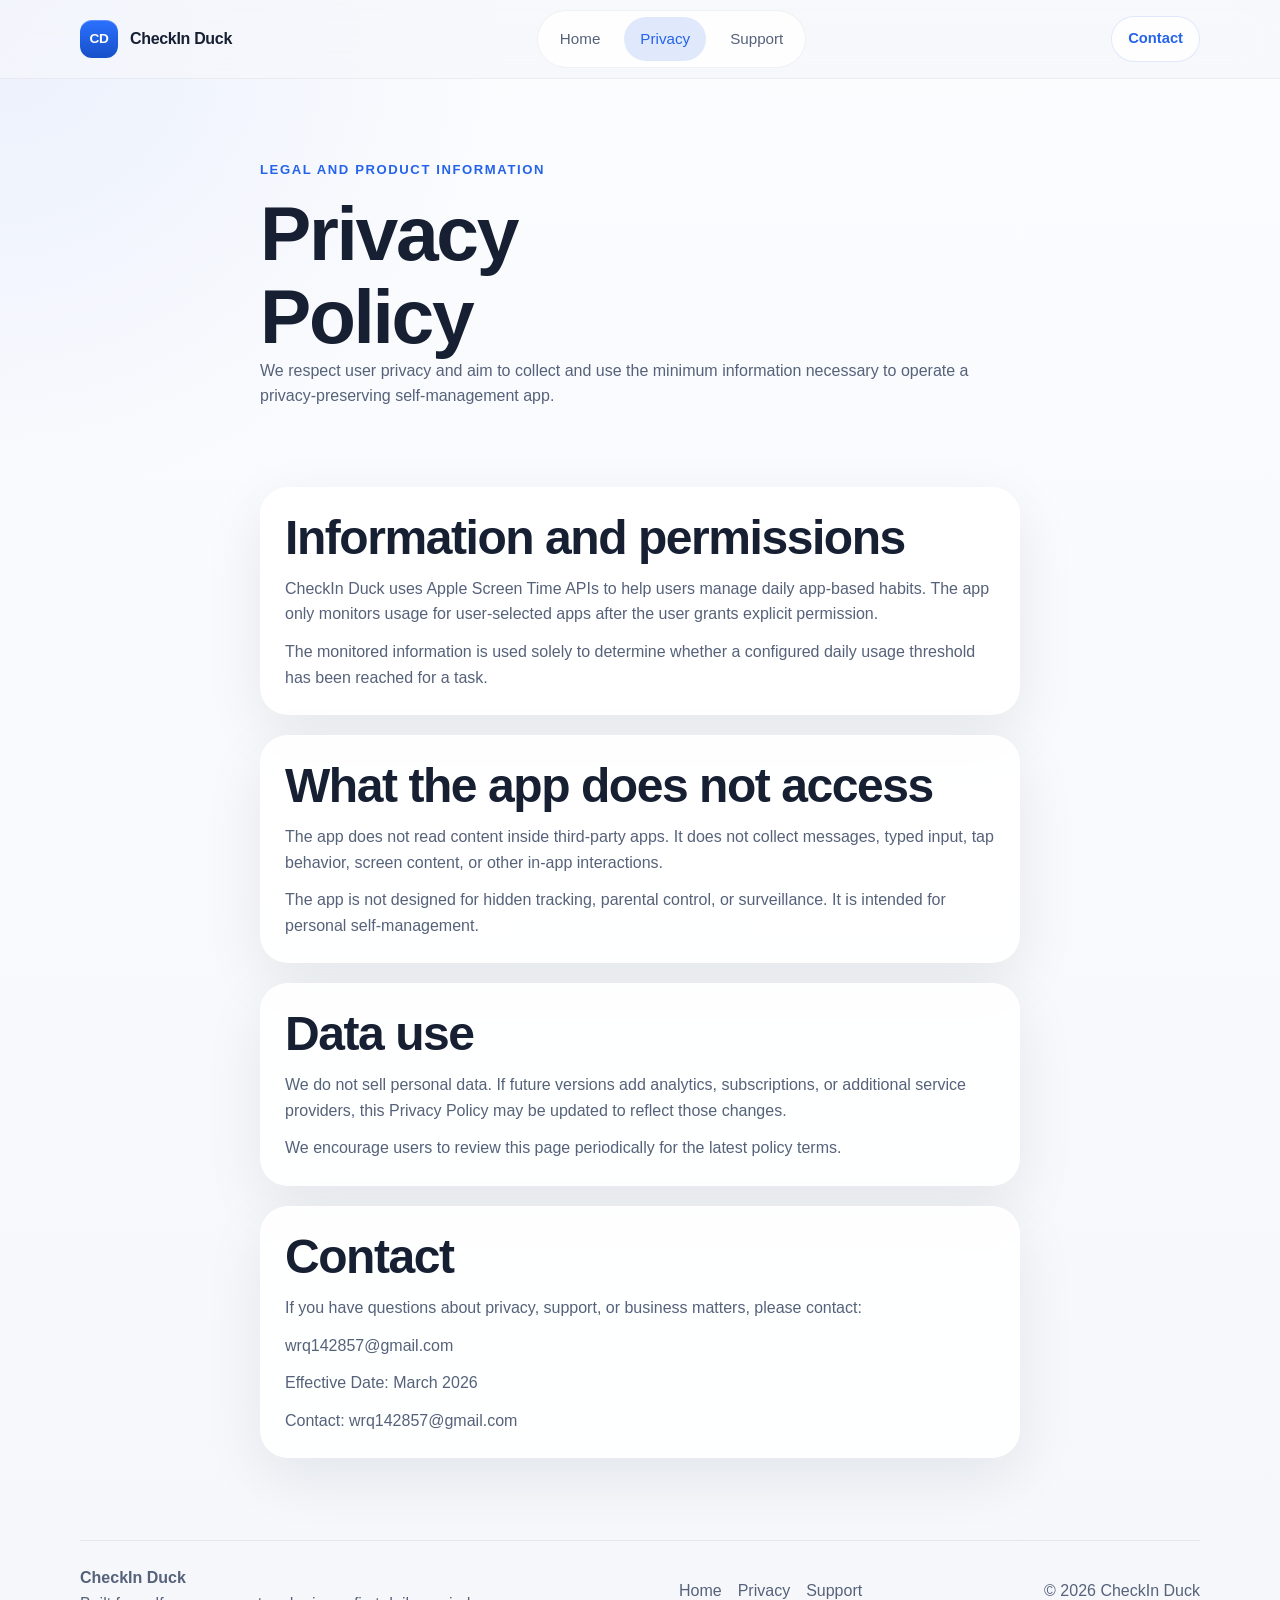
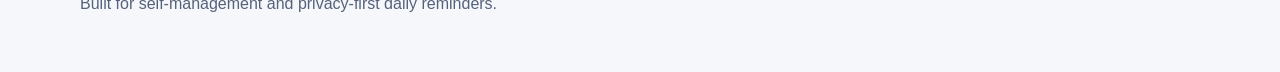
==== privacy.html @ afc6a71b "v1" ====
<!DOCTYPE html>
<html lang="en">
  <head>
    <meta charset="UTF-8" />
    <meta name="viewport" content="width=device-width, initial-scale=1.0" />
    <title>Privacy Policy | CheckIn Duck</title>
    <meta
      name="description"
      content="Privacy Policy for CheckIn Duck, a privacy-preserving iOS app for daily app-based habits."
    />
    <link rel="stylesheet" href="styles.css" />
  </head>
  <body data-page="privacy">
    <header class="site-header">
      <div class="container nav-shell">
        <a class="brand" href="index.html" aria-label="CheckIn Duck home">
          <span class="brand-mark">CD</span>
          <span>CheckIn Duck</span>
        </a>
        <nav class="site-nav" aria-label="Primary">
          <a href="index.html" data-nav="home">Home</a>
          <a href="privacy.html" data-nav="privacy">Privacy</a>
          <a href="support.html" data-nav="support">Support</a>
        </nav>
        <a class="nav-pill" href="support.html">Contact</a>
      </div>
    </header>

    <main class="page-main">
      <section class="page-hero">
        <div class="container narrow">
          <p class="eyebrow">Legal and product information</p>
          <h1>Privacy Policy</h1>
          <p class="page-intro">
            We respect user privacy and aim to collect and use the minimum
            information necessary to operate a privacy-preserving self-management
            app.
          </p>
        </div>
      </section>

      <section class="section">
        <div class="container narrow legal-layout">
          <article class="card legal-card">
            <h2>Information and permissions</h2>
            <p>
              CheckIn Duck uses Apple Screen Time APIs to help users manage
              daily app-based habits. The app only monitors usage for
              user-selected apps after the user grants explicit permission.
            </p>
            <p>
              The monitored information is used solely to determine whether a
              configured daily usage threshold has been reached for a task.
            </p>
          </article>

          <article class="card legal-card">
            <h2>What the app does not access</h2>
            <p>
              The app does not read content inside third-party apps. It does not
              collect messages, typed input, tap behavior, screen content, or
              other in-app interactions.
            </p>
            <p>
              The app is not designed for hidden tracking, parental control, or
              surveillance. It is intended for personal self-management.
            </p>
          </article>

          <article class="card legal-card">
            <h2>Data use</h2>
            <p>
              We do not sell personal data. If future versions add analytics,
              subscriptions, or additional service providers, this Privacy
              Policy may be updated to reflect those changes.
            </p>
            <p>
              We encourage users to review this page periodically for the latest
              policy terms.
            </p>
          </article>

          <article class="card legal-card">
            <h2>Contact</h2>
            <p>
              If you have questions about privacy, support, or business matters,
              please contact:
            </p>
            <p><a href="mailto:wrq142857@gmail.com">wrq142857@gmail.com</a></p>
            <p>Effective Date: March 2026</p>
            <p>Contact: wrq142857@gmail.com</p>
          </article>
        </div>
      </section>
    </main>

    <footer class="site-footer">
      <div class="container footer-shell">
        <div>
          <p class="footer-brand">CheckIn Duck</p>
          <p>Built for self-management and privacy-first daily reminders.</p>
        </div>
        <div class="footer-links">
          <a href="index.html">Home</a>
          <a href="privacy.html">Privacy</a>
          <a href="support.html">Support</a>
        </div>
        <p>&copy; <span data-current-year>2026</span> CheckIn Duck</p>
      </div>
    </footer>

    <script src="script.js"></script>
  </body>
</html>
---- styles.css ----
:root {
  --bg: #f5f7fb;
  --surface: rgba(255, 255, 255, 0.88);
  --surface-strong: #ffffff;
  --surface-muted: #eef3f8;
  --text: #172033;
  --text-soft: #56627a;
  --line: rgba(23, 32, 51, 0.1);
  --accent: #2563eb;
  --accent-soft: rgba(37, 99, 235, 0.14);
  --success: #1f8b4d;
  --shadow: 0 20px 60px rgba(15, 23, 42, 0.08);
  --radius-lg: 28px;
  --radius-md: 20px;
  --radius-sm: 14px;
  --container: min(1120px, calc(100vw - 40px));
}

* {
  box-sizing: border-box;
}

html {
  scroll-behavior: smooth;
}

body {
  margin: 0;
  color: var(--text);
  font-family: "SF Pro Display", "SF Pro Text", "Helvetica Neue", Helvetica,
    Arial, sans-serif;
  background:
    radial-gradient(circle at top left, rgba(37, 99, 235, 0.08), transparent 24%),
    linear-gradient(180deg, #fbfcfe 0%, var(--bg) 100%);
  line-height: 1.6;
}

a {
  color: inherit;
  text-decoration: none;
}

img {
  max-width: 100%;
}

.container {
  width: var(--container);
  margin: 0 auto;
}

.narrow {
  width: min(760px, calc(100vw - 40px));
}

.site-header {
  position: sticky;
  top: 0;
  z-index: 10;
  backdrop-filter: blur(18px);
  background: rgba(245, 247, 251, 0.72);
  border-bottom: 1px solid rgba(23, 32, 51, 0.05);
}

.nav-shell {
  display: flex;
  align-items: center;
  justify-content: space-between;
  gap: 20px;
  min-height: 78px;
}

.brand {
  display: inline-flex;
  align-items: center;
  gap: 12px;
  font-weight: 650;
  letter-spacing: -0.02em;
}

.brand-mark {
  display: grid;
  place-items: center;
  width: 38px;
  height: 38px;
  border-radius: 12px;
  background: linear-gradient(180deg, #2b71ff, #1650c8);
  color: #fff;
  box-shadow: inset 0 1px 0 rgba(255, 255, 255, 0.24);
  font-size: 0.85rem;
}

.site-nav {
  display: inline-flex;
  gap: 8px;
  padding: 6px;
  border-radius: 999px;
  background: rgba(255, 255, 255, 0.78);
  border: 1px solid rgba(23, 32, 51, 0.06);
}

.site-nav a,
.nav-pill,
.button {
  transition:
    transform 180ms ease,
    background-color 180ms ease,
    border-color 180ms ease,
    color 180ms ease;
}

.site-nav a {
  padding: 10px 16px;
  border-radius: 999px;
  color: var(--text-soft);
  font-size: 0.95rem;
}

.site-nav a.is-active,
.site-nav a:hover {
  background: var(--accent-soft);
  color: var(--accent);
}

.nav-pill {
  padding: 10px 16px;
  border-radius: 999px;
  border: 1px solid rgba(37, 99, 235, 0.14);
  background: rgba(255, 255, 255, 0.88);
  color: var(--accent);
  font-size: 0.92rem;
  font-weight: 600;
}

.nav-pill:hover,
.button:hover {
  transform: translateY(-1px);
}

.hero,
.page-hero {
  padding: 80px 0 36px;
}

.hero-grid {
  display: grid;
  grid-template-columns: minmax(0, 1.05fr) minmax(300px, 430px);
  gap: 52px;
  align-items: center;
}

.eyebrow {
  margin: 0 0 12px;
  color: var(--accent);
  font-size: 0.82rem;
  font-weight: 700;
  letter-spacing: 0.12em;
  text-transform: uppercase;
}

h1,
h2,
h3 {
  margin: 0;
  letter-spacing: -0.03em;
  line-height: 1.08;
}

h1 {
  font-size: clamp(2.9rem, 6vw, 5.2rem);
  max-width: 10ch;
}

h2 {
  font-size: clamp(2rem, 4vw, 3rem);
}

h3 {
  font-size: 1.18rem;
}

p {
  margin: 0;
}

.hero-text,
.page-intro,
.section-heading p,
.card p,
.preview-card p,
.support-note p,
.site-footer p {
  color: var(--text-soft);
}

.hero-text {
  margin-top: 20px;
  max-width: 62ch;
  font-size: 1.08rem;
}

.hero-actions {
  display: flex;
  gap: 14px;
  margin: 28px 0 26px;
}

.button {
  display: inline-flex;
  align-items: center;
  justify-content: center;
  min-height: 48px;
  padding: 0 22px;
  border-radius: 999px;
  border: 1px solid transparent;
  font-weight: 600;
}

.button-primary {
  background: var(--text);
  color: #fff;
  box-shadow: 0 16px 32px rgba(23, 32, 51, 0.16);
}

.button-secondary {
  background: rgba(255, 255, 255, 0.82);
  border-color: rgba(23, 32, 51, 0.09);
}

.hero-points {
  display: grid;
  gap: 10px;
  margin: 0;
  padding: 0;
  list-style: none;
}

.hero-points li {
  position: relative;
  padding-left: 18px;
  color: var(--text-soft);
}

.hero-points li::before {
  content: "";
  position: absolute;
  left: 0;
  top: 11px;
  width: 8px;
  height: 8px;
  border-radius: 999px;
  background: var(--accent);
}

.section {
  padding: 42px 0 34px;
}

.section-soft {
  padding: 54px 0;
}

.section-heading {
  display: grid;
  gap: 12px;
  max-width: 720px;
  margin-bottom: 28px;
}

.aligned-left {
  margin-bottom: 0;
}

.grid {
  display: grid;
  gap: 20px;
}

.grid-3 {
  grid-template-columns: repeat(3, minmax(0, 1fr));
}

.grid-4 {
  grid-template-columns: repeat(4, minmax(0, 1fr));
}

.card,
.preview-card,
.privacy-card {
  background: var(--surface);
  border: 1px solid rgba(255, 255, 255, 0.8);
  border-radius: var(--radius-lg);
  box-shadow: var(--shadow);
}

.card,
.preview-card {
  padding: 24px;
}

.step-card,
.feature-card,
.faq-item,
.support-card,
.legal-card {
  display: grid;
  gap: 12px;
}

.step-number {
  display: inline-grid;
  place-items: center;
  width: 40px;
  height: 40px;
  border-radius: 12px;
  background: var(--accent-soft);
  color: var(--accent);
  font-weight: 700;
}

.privacy-band {
  display: grid;
  grid-template-columns: minmax(0, 0.92fr) minmax(320px, 0.95fr);
  gap: 28px;
  align-items: start;
  padding: 34px;
  background: linear-gradient(180deg, #eef2f7 0%, #edf2f8 100%);
  border-radius: 36px;
  border: 1px solid rgba(23, 32, 51, 0.05);
}

.privacy-card {
  padding: 26px;
}

.privacy-list {
  display: grid;
  gap: 14px;
  margin: 0;
  padding-left: 18px;
  color: var(--text-soft);
}

.privacy-note {
  margin-top: 20px;
  padding: 18px;
  border-radius: var(--radius-md);
  background: var(--surface-muted);
}

.device {
  position: relative;
  padding: 16px;
  border-radius: 42px;
  background: linear-gradient(180deg, #202737, #0f1726);
  box-shadow:
    0 34px 70px rgba(15, 23, 42, 0.24),
    inset 0 1px 0 rgba(255, 255, 255, 0.08);
}

.device-hero {
  max-width: 410px;
  margin: 0 auto;
}

.device-small {
  max-width: 250px;
  margin: 0 auto 18px;
}

.device-notch {
  width: 42%;
  height: 24px;
  margin: 0 auto 10px;
  border-radius: 0 0 20px 20px;
  background: #0b1020;
}

.device-screen {
  display: grid;
  gap: 14px;
  min-height: 520px;
  padding: 18px;
  border-radius: 30px;
  background:
    linear-gradient(180deg, rgba(37, 99, 235, 0.06), transparent 24%),
    #fbfcfe;
}

.device-small .device-screen {
  min-height: 380px;
}

.mock-header,
.mock-panel,
.wire-row,
.history-row {
  display: flex;
  align-items: center;
  justify-content: space-between;
}

.mock-header {
  color: var(--text-soft);
  font-size: 0.92rem;
}

.mock-task,
.mock-panel,
.mock-history,
.wire-block,
.wire-list,
.history-stack {
  border-radius: 20px;
  border: 1px solid rgba(23, 32, 51, 0.08);
  background: #fff;
}

.mock-task {
  display: flex;
  align-items: center;
  justify-content: space-between;
  gap: 16px;
  padding: 18px;
}

.accent-border {
  box-shadow: inset 0 0 0 1px rgba(37, 99, 235, 0.08);
}

.mock-task h2 {
  font-size: 1.45rem;
}

.mock-label,
.preview-title {
  font-size: 0.82rem;
  font-weight: 700;
  letter-spacing: 0.06em;
  text-transform: uppercase;
  color: var(--text-soft);
}

.status-complete {
  padding: 8px 12px;
  border-radius: 999px;
  background: rgba(31, 139, 77, 0.12);
  color: var(--success);
  font-size: 0.84rem;
  font-weight: 700;
}

.mock-panel {
  padding: 16px 18px;
}

.two-column {
  gap: 14px;
}

.mock-history {
  display: grid;
  gap: 10px;
  padding: 16px 18px;
}

.history-dot {
  display: inline-block;
  width: 12px;
  height: 12px;
  border-radius: 999px;
}

.done {
  background: var(--success);
}

.pending {
  background: rgba(23, 32, 51, 0.18);
}

.preview-grid {
  align-items: start;
}

.preview-card {
  text-align: center;
}

.preview-card h3 {
  margin-bottom: 8px;
}

.wire-block {
  min-height: 74px;
  background:
    linear-gradient(90deg, rgba(23, 32, 51, 0.06), rgba(23, 32, 51, 0.03)),
    #fff;
}

.wire-block.tall {
  min-height: 118px;
}

.wire-chip {
  width: 42%;
  height: 18px;
  border-radius: 999px;
  background: rgba(37, 99, 235, 0.18);
}

.wire-chip.light {
  background: rgba(23, 32, 51, 0.08);
}

.wire-list {
  display: grid;
  gap: 10px;
  padding: 16px;
}

.wire-list span,
.history-stack span {
  display: block;
  height: 16px;
  border-radius: 999px;
  background: rgba(23, 32, 51, 0.08);
}

.history-stack {
  display: grid;
  gap: 12px;
  padding: 16px;
}

.faq-list {
  display: grid;
  grid-template-columns: repeat(2, minmax(0, 1fr));
  gap: 20px;
}

.page-main {
  min-height: calc(100vh - 78px);
}

.legal-layout,
.support-grid {
  display: grid;
  gap: 20px;
}

.support-note {
  margin-top: 18px;
}

.site-footer {
  padding: 48px 0 56px;
}

.footer-shell {
  display: flex;
  align-items: center;
  justify-content: space-between;
  gap: 24px;
  padding-top: 24px;
  border-top: 1px solid rgba(23, 32, 51, 0.08);
}

.footer-brand {
  color: var(--text);
  font-weight: 650;
}

.footer-links {
  display: inline-flex;
  gap: 16px;
  color: var(--text-soft);
}

@media (max-width: 980px) {
  .hero-grid,
  .privacy-band,
  .grid-4 {
    grid-template-columns: 1fr;
  }

  .grid-3,
  .faq-list {
    grid-template-columns: repeat(2, minmax(0, 1fr));
  }

  .device-hero {
    max-width: 360px;
  }
}

@media (max-width: 760px) {
  .nav-shell,
  .footer-shell,
  .hero-actions {
    flex-direction: column;
    align-items: stretch;
  }

  .site-nav,
  .footer-links {
    justify-content: center;
  }

  .nav-pill,
  .button {
    width: 100%;
  }

  .hero,
  .page-hero {
    padding-top: 48px;
  }

  .section,
  .section-soft {
    padding: 32px 0;
  }

  .grid-3,
  .faq-list {
    grid-template-columns: 1fr;
  }

  .privacy-band {
    padding: 24px;
    border-radius: 28px;
  }

  .card,
  .preview-card,
  .privacy-card {
    border-radius: 22px;
  }
}
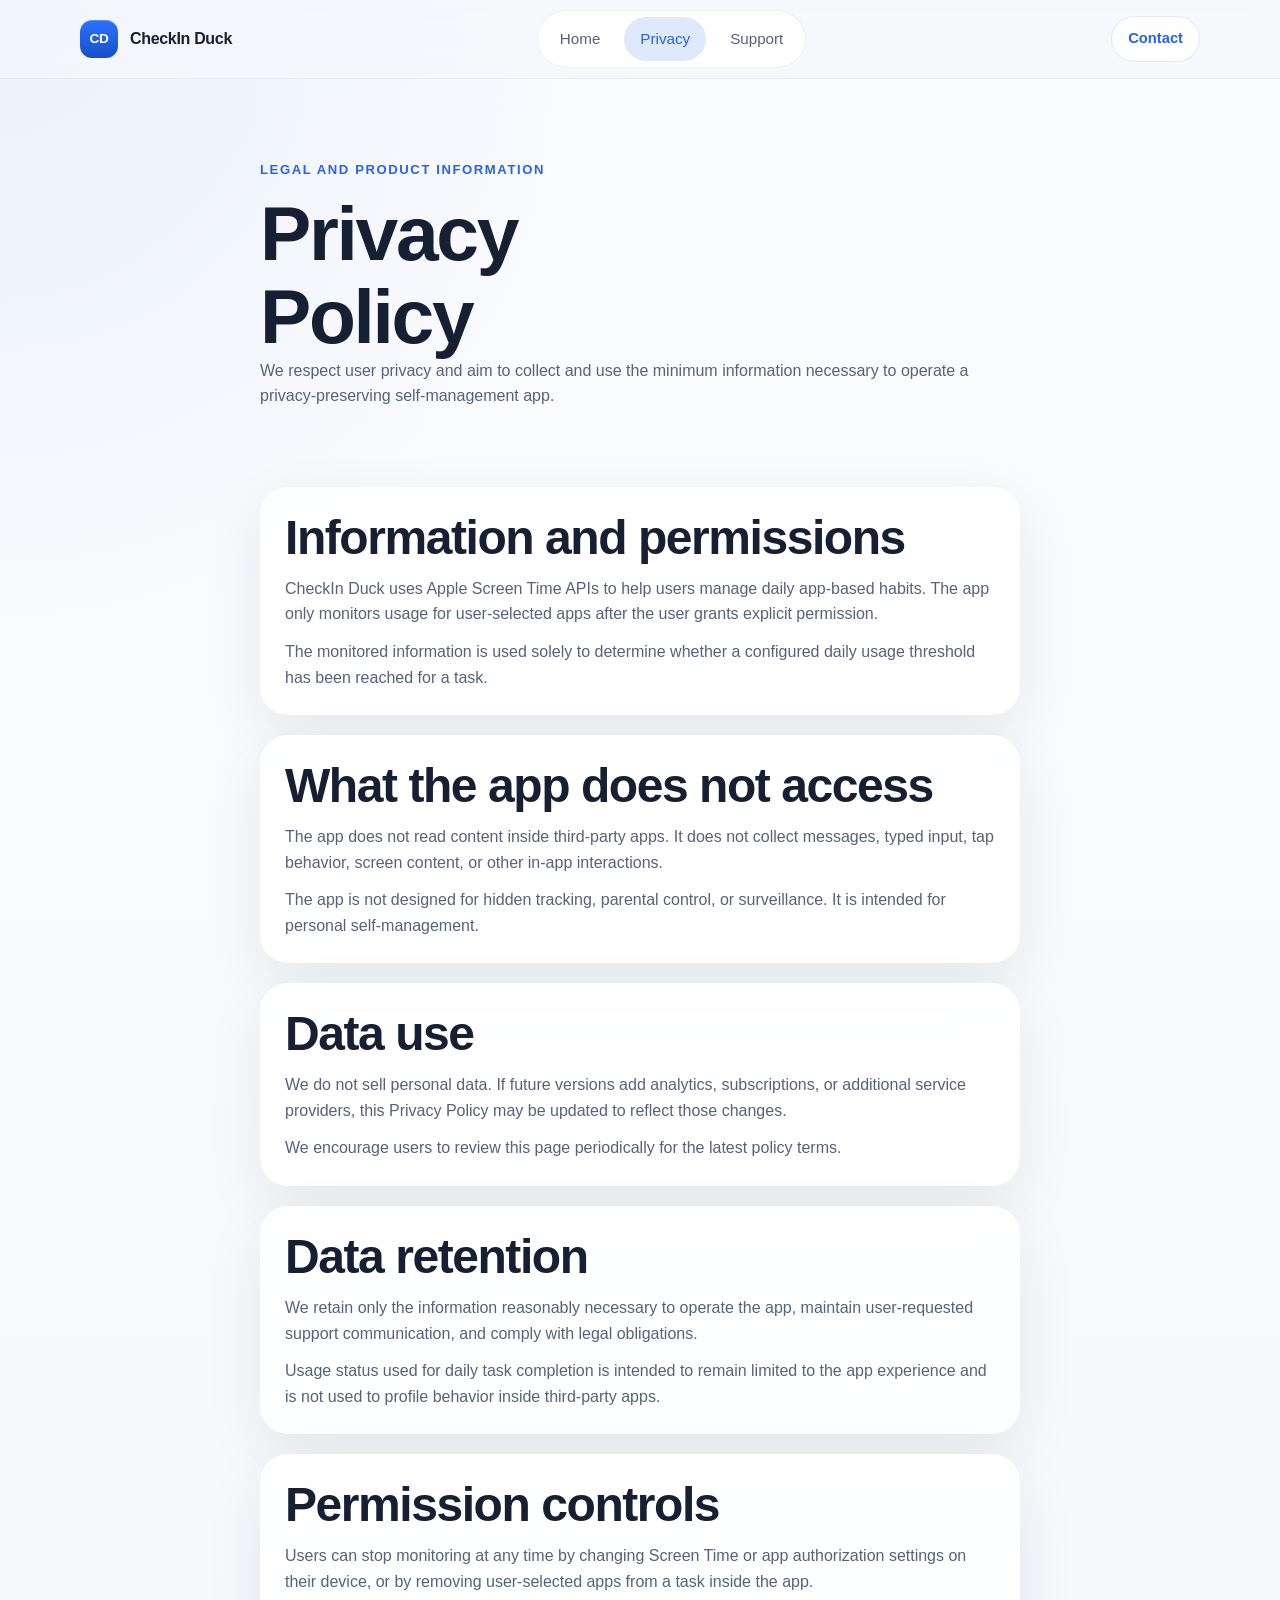
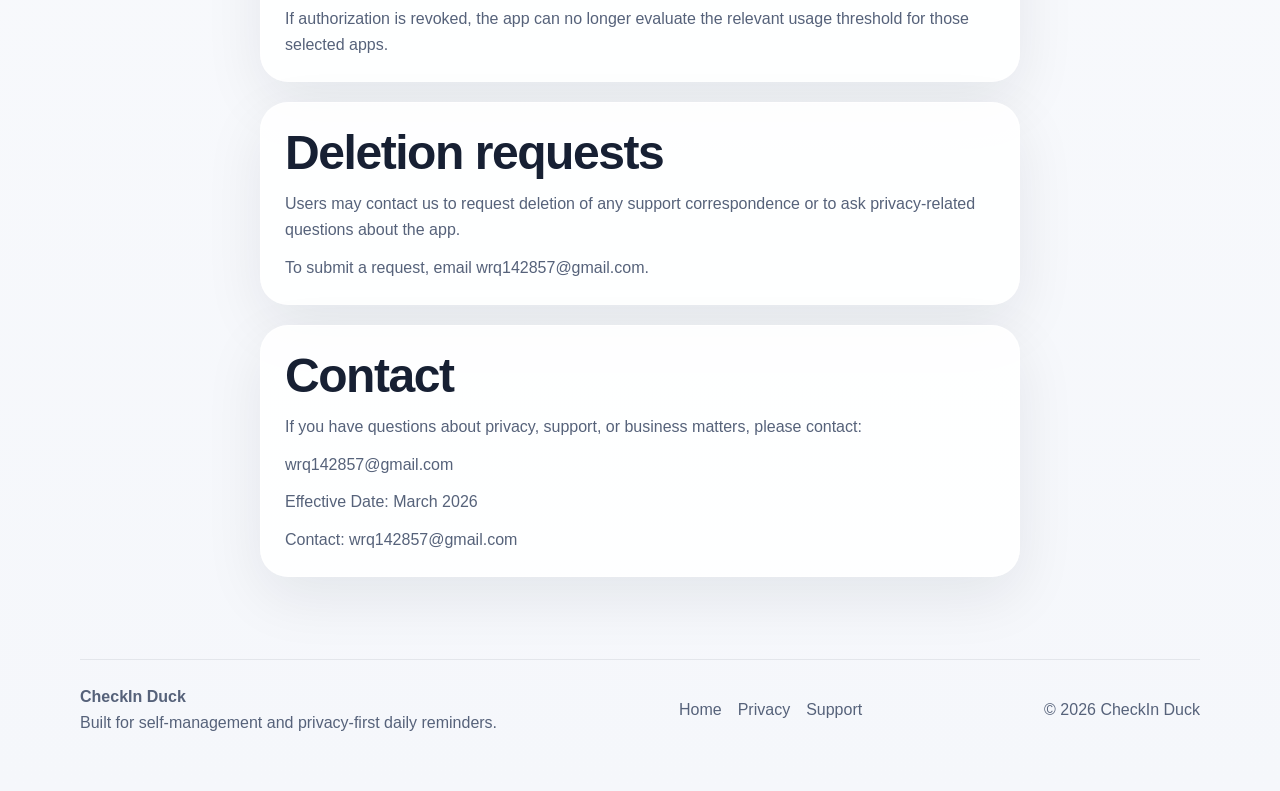
==== commit 401ed565: "v2" ====
--- a/privacy.html
+++ b/privacy.html
@@ -81,6 +81,42 @@
           </article>
 
           <article class="card legal-card">
+            <h2>Data retention</h2>
+            <p>
+              We retain only the information reasonably necessary to operate the app, maintain user-requested support communication, and comply with legal obligations.
+            </p>
+            <p>
+              Usage status used for daily task completion is intended to remain
+              limited to the app experience and is not used to profile behavior
+              inside third-party apps.
+            </p>
+          </article>
+
+          <article class="card legal-card">
+            <h2>Permission controls</h2>
+            <p>
+              Users can stop monitoring at any time by changing Screen Time or
+              app authorization settings on their device, or by removing
+              user-selected apps from a task inside the app.
+            </p>
+            <p>
+              If authorization is revoked, the app can no longer evaluate the
+              relevant usage threshold for those selected apps.
+            </p>
+          </article>
+
+          <article class="card legal-card">
+            <h2>Deletion requests</h2>
+            <p>
+              Users may contact us to request deletion of any support correspondence or to ask privacy-related questions about the app.
+            </p>
+            <p>
+              To submit a request, email
+              <a href="mailto:wrq142857@gmail.com">wrq142857@gmail.com</a>.
+            </p>
+          </article>
+
+          <article class="card legal-card">
             <h2>Contact</h2>
             <p>
               If you have questions about privacy, support, or business matters,
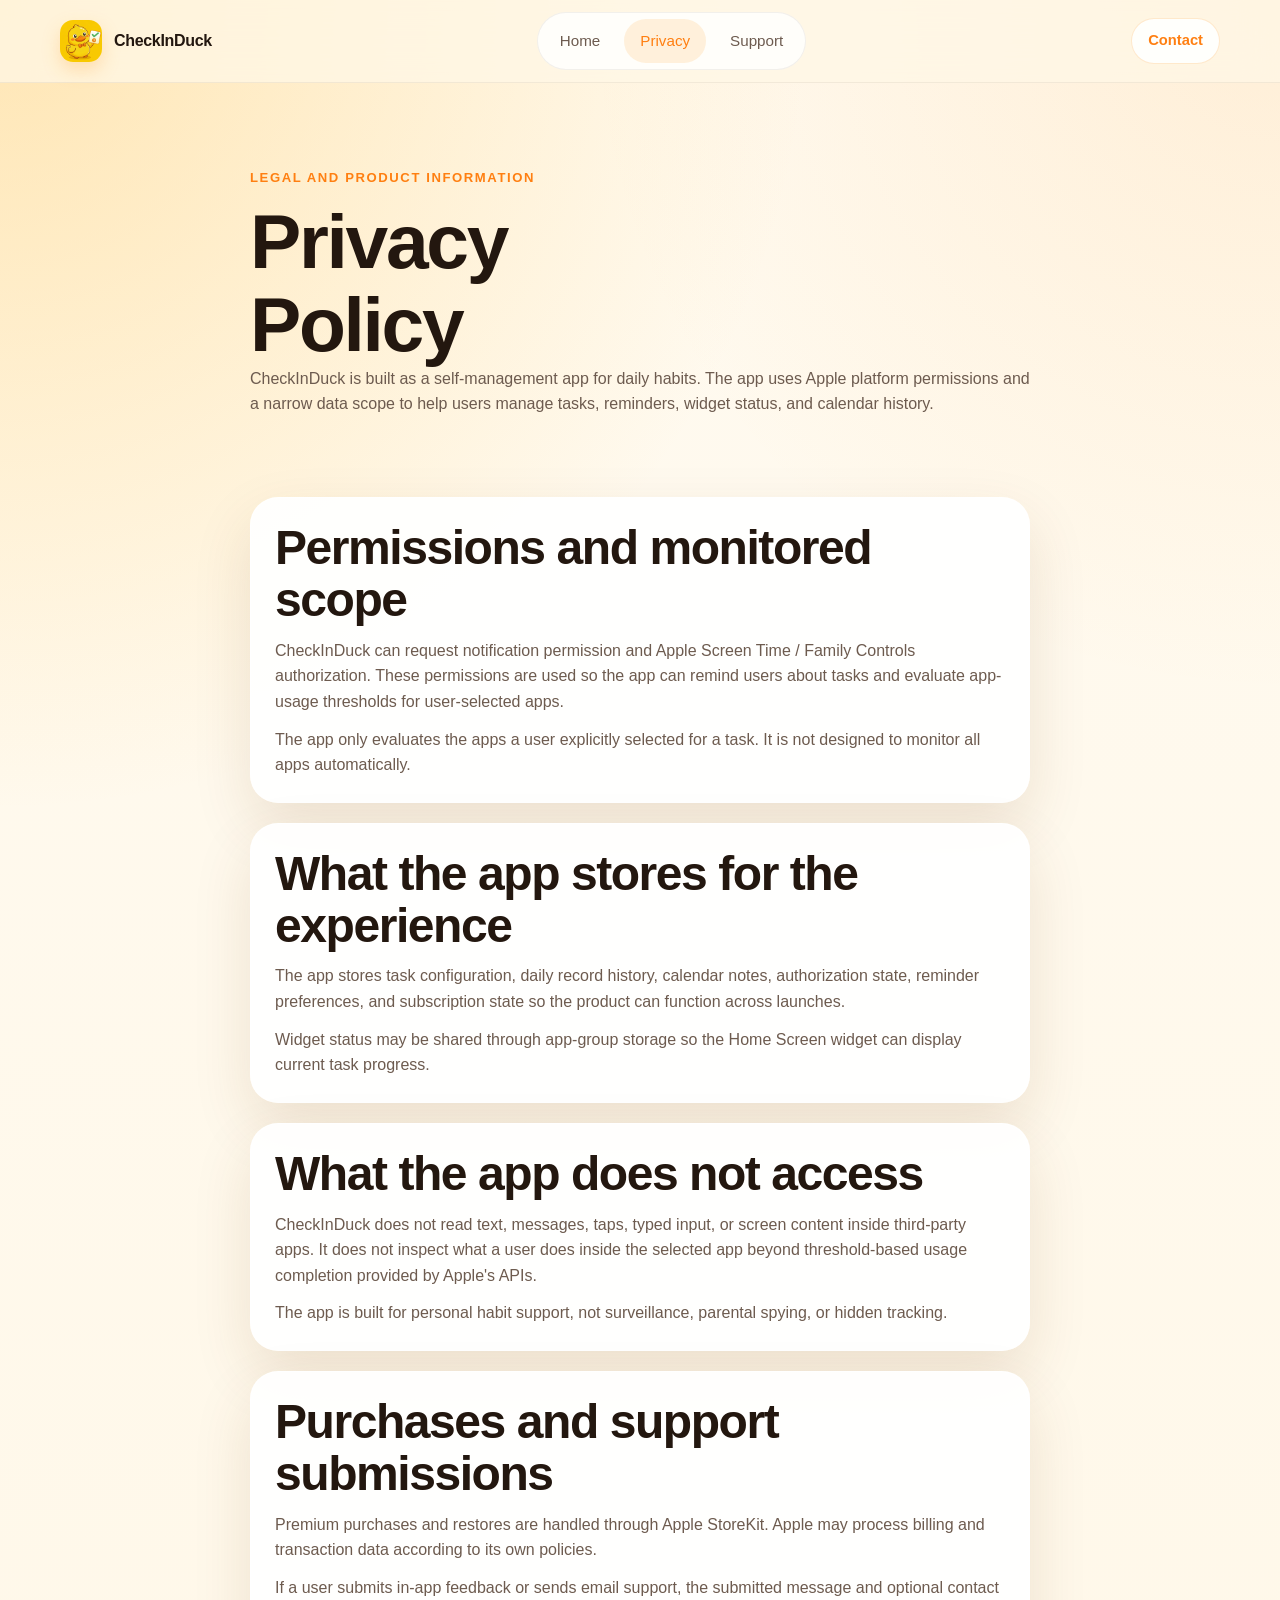
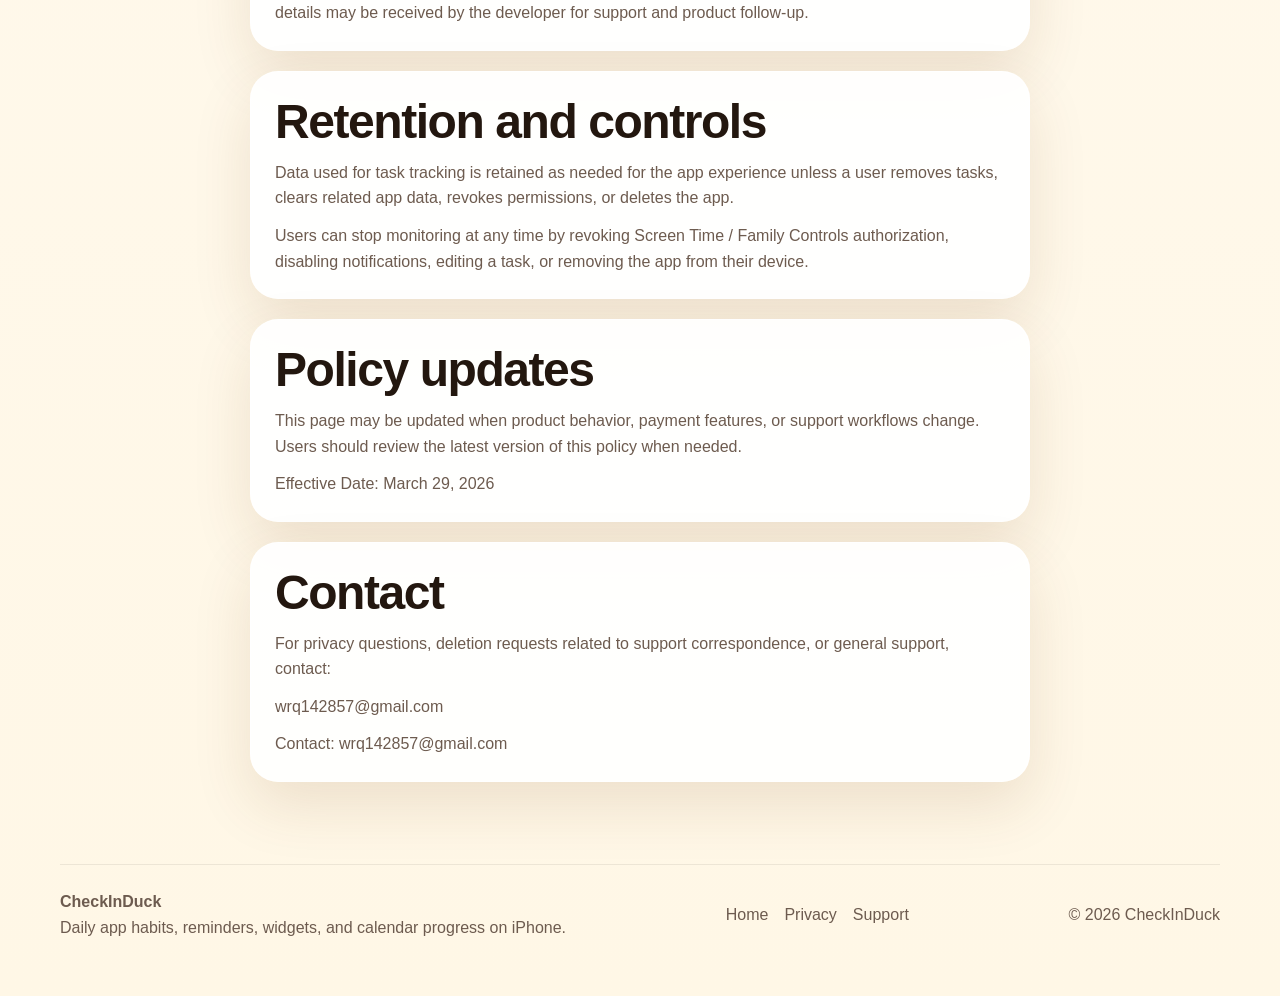
==== commit 0b89b0ae: "fix" ====
--- a/privacy.html
+++ b/privacy.html
@@ -3,19 +3,20 @@
   <head>
     <meta charset="UTF-8" />
     <meta name="viewport" content="width=device-width, initial-scale=1.0" />
-    <title>Privacy Policy | CheckIn Duck</title>
+    <title>Privacy Policy | CheckInDuck</title>
     <meta
       name="description"
-      content="Privacy Policy for CheckIn Duck, a privacy-preserving iOS app for daily app-based habits."
+      content="Privacy Policy for CheckInDuck, a privacy-first iPhone app for daily app-based habit tracking, reminders, widgets, and calendar records."
     />
+    <link rel="icon" type="image/png" href="appstore.png" />
     <link rel="stylesheet" href="styles.css" />
   </head>
   <body data-page="privacy">
     <header class="site-header">
       <div class="container nav-shell">
-        <a class="brand" href="index.html" aria-label="CheckIn Duck home">
-          <span class="brand-mark">CD</span>
-          <span>CheckIn Duck</span>
+        <a class="brand" href="index.html" aria-label="CheckInDuck home">
+          <img class="brand-icon" src="appstore.png" alt="CheckInDuck app icon" />
+          <span>CheckInDuck</span>
         </a>
         <nav class="site-nav" aria-label="Primary">
           <a href="index.html" data-nav="home">Home</a>
@@ -32,9 +33,9 @@
           <p class="eyebrow">Legal and product information</p>
           <h1>Privacy Policy</h1>
           <p class="page-intro">
-            We respect user privacy and aim to collect and use the minimum
-            information necessary to operate a privacy-preserving self-management
-            app.
+            CheckInDuck is built as a self-management app for daily habits. The
+            app uses Apple platform permissions and a narrow data scope to help
+            users manage tasks, reminders, widget status, and calendar history.
           </p>
         </div>
       </section>
@@ -42,88 +43,91 @@
       <section class="section">
         <div class="container narrow legal-layout">
           <article class="card legal-card">
-            <h2>Information and permissions</h2>
+            <h2>Permissions and monitored scope</h2>
             <p>
-              CheckIn Duck uses Apple Screen Time APIs to help users manage
-              daily app-based habits. The app only monitors usage for
-              user-selected apps after the user grants explicit permission.
+              CheckInDuck can request notification permission and Apple Screen
+              Time / Family Controls authorization. These permissions are used
+              so the app can remind users about tasks and evaluate app-usage
+              thresholds for user-selected apps.
             </p>
             <p>
-              The monitored information is used solely to determine whether a
-              configured daily usage threshold has been reached for a task.
+              The app only evaluates the apps a user explicitly selected for a
+              task. It is not designed to monitor all apps automatically.
+            </p>
+          </article>
+
+          <article class="card legal-card">
+            <h2>What the app stores for the experience</h2>
+            <p>
+              The app stores task configuration, daily record history, calendar
+              notes, authorization state, reminder preferences, and subscription
+              state so the product can function across launches.
+            </p>
+            <p>
+              Widget status may be shared through app-group storage so the Home
+              Screen widget can display current task progress.
             </p>
           </article>
 
           <article class="card legal-card">
             <h2>What the app does not access</h2>
             <p>
-              The app does not read content inside third-party apps. It does not
-              collect messages, typed input, tap behavior, screen content, or
-              other in-app interactions.
+              CheckInDuck does not read text, messages, taps, typed input, or
+              screen content inside third-party apps. It does not inspect what a
+              user does inside the selected app beyond threshold-based usage
+              completion provided by Apple&apos;s APIs.
             </p>
             <p>
-              The app is not designed for hidden tracking, parental control, or
-              surveillance. It is intended for personal self-management.
+              The app is built for personal habit support, not surveillance,
+              parental spying, or hidden tracking.
             </p>
           </article>
 
           <article class="card legal-card">
-            <h2>Data use</h2>
+            <h2>Purchases and support submissions</h2>
             <p>
-              We do not sell personal data. If future versions add analytics,
-              subscriptions, or additional service providers, this Privacy
-              Policy may be updated to reflect those changes.
+              Premium purchases and restores are handled through Apple StoreKit.
+              Apple may process billing and transaction data according to its
+              own policies.
             </p>
             <p>
-              We encourage users to review this page periodically for the latest
-              policy terms.
+              If a user submits in-app feedback or sends email support, the
+              submitted message and optional contact details may be received by
+              the developer for support and product follow-up.
             </p>
           </article>
 
           <article class="card legal-card">
-            <h2>Data retention</h2>
+            <h2>Retention and controls</h2>
             <p>
-              We retain only the information reasonably necessary to operate the app, maintain user-requested support communication, and comply with legal obligations.
+              Data used for task tracking is retained as needed for the app
+              experience unless a user removes tasks, clears related app data,
+              revokes permissions, or deletes the app.
             </p>
             <p>
-              Usage status used for daily task completion is intended to remain
-              limited to the app experience and is not used to profile behavior
-              inside third-party apps.
+              Users can stop monitoring at any time by revoking Screen Time /
+              Family Controls authorization, disabling notifications, editing a
+              task, or removing the app from their device.
             </p>
           </article>
 
           <article class="card legal-card">
-            <h2>Permission controls</h2>
+            <h2>Policy updates</h2>
             <p>
-              Users can stop monitoring at any time by changing Screen Time or
-              app authorization settings on their device, or by removing
-              user-selected apps from a task inside the app.
+              This page may be updated when product behavior, payment features,
+              or support workflows change. Users should review the latest
+              version of this policy when needed.
             </p>
-            <p>
-              If authorization is revoked, the app can no longer evaluate the
-              relevant usage threshold for those selected apps.
-            </p>
-          </article>
-
-          <article class="card legal-card">
-            <h2>Deletion requests</h2>
-            <p>
-              Users may contact us to request deletion of any support correspondence or to ask privacy-related questions about the app.
-            </p>
-            <p>
-              To submit a request, email
-              <a href="mailto:wrq142857@gmail.com">wrq142857@gmail.com</a>.
-            </p>
+            <p>Effective Date: March 29, 2026</p>
           </article>
 
           <article class="card legal-card">
             <h2>Contact</h2>
             <p>
-              If you have questions about privacy, support, or business matters,
-              please contact:
+              For privacy questions, deletion requests related to support
+              correspondence, or general support, contact:
             </p>
             <p><a href="mailto:wrq142857@gmail.com">wrq142857@gmail.com</a></p>
-            <p>Effective Date: March 2026</p>
             <p>Contact: wrq142857@gmail.com</p>
           </article>
         </div>
@@ -133,15 +137,15 @@
     <footer class="site-footer">
       <div class="container footer-shell">
         <div>
-          <p class="footer-brand">CheckIn Duck</p>
-          <p>Built for self-management and privacy-first daily reminders.</p>
+          <p class="footer-brand">CheckInDuck</p>
+          <p>Daily app habits, reminders, widgets, and calendar progress on iPhone.</p>
         </div>
         <div class="footer-links">
           <a href="index.html">Home</a>
           <a href="privacy.html">Privacy</a>
           <a href="support.html">Support</a>
         </div>
-        <p>&copy; <span data-current-year>2026</span> CheckIn Duck</p>
+        <p>&copy; <span data-current-year>2026</span> CheckInDuck</p>
       </div>
     </footer>
 
--- a/styles.css
+++ b/styles.css
@@ -1,19 +1,20 @@
 :root {
-  --bg: #f5f7fb;
-  --surface: rgba(255, 255, 255, 0.88);
+  --bg: #fff7e6;
+  --surface: rgba(255, 255, 255, 0.92);
   --surface-strong: #ffffff;
-  --surface-muted: #eef3f8;
-  --text: #172033;
-  --text-soft: #56627a;
-  --line: rgba(23, 32, 51, 0.1);
-  --accent: #2563eb;
-  --accent-soft: rgba(37, 99, 235, 0.14);
-  --success: #1f8b4d;
-  --shadow: 0 20px 60px rgba(15, 23, 42, 0.08);
+  --surface-muted: #fff0bf;
+  --text: #23170f;
+  --text-soft: #6d5b4f;
+  --line: rgba(35, 23, 15, 0.1);
+  --accent: #ff9b20;
+  --accent-strong: #ff7f11;
+  --accent-soft: rgba(255, 155, 32, 0.14);
+  --success: #2f9b58;
+  --shadow: 0 24px 60px rgba(103, 61, 7, 0.12);
   --radius-lg: 28px;
   --radius-md: 20px;
   --radius-sm: 14px;
-  --container: min(1120px, calc(100vw - 40px));
+  --container: min(1160px, calc(100vw - 40px));
 }
 
 * {
@@ -29,10 +30,11 @@
   color: var(--text);
   font-family: "SF Pro Display", "SF Pro Text", "Helvetica Neue", Helvetica,
     Arial, sans-serif;
+  line-height: 1.6;
   background:
-    radial-gradient(circle at top left, rgba(37, 99, 235, 0.08), transparent 24%),
-    linear-gradient(180deg, #fbfcfe 0%, var(--bg) 100%);
-  line-height: 1.6;
+    radial-gradient(circle at top left, rgba(255, 191, 63, 0.34), transparent 28%),
+    radial-gradient(circle at top right, rgba(255, 155, 32, 0.12), transparent 24%),
+    linear-gradient(180deg, #fffaf0 0%, var(--bg) 100%);
 }
 
 a {
@@ -41,6 +43,7 @@
 }
 
 img {
+  display: block;
   max-width: 100%;
 }
 
@@ -50,7 +53,7 @@
 }
 
 .narrow {
-  width: min(760px, calc(100vw - 40px));
+  width: min(780px, calc(100vw - 40px));
 }
 
 .site-header {
@@ -58,8 +61,8 @@
   top: 0;
   z-index: 10;
   backdrop-filter: blur(18px);
-  background: rgba(245, 247, 251, 0.72);
-  border-bottom: 1px solid rgba(23, 32, 51, 0.05);
+  background: rgba(255, 247, 230, 0.75);
+  border-bottom: 1px solid rgba(35, 23, 15, 0.06);
 }
 
 .nav-shell {
@@ -67,27 +70,22 @@
   align-items: center;
   justify-content: space-between;
   gap: 20px;
-  min-height: 78px;
+  min-height: 82px;
 }
 
 .brand {
   display: inline-flex;
   align-items: center;
   gap: 12px;
-  font-weight: 650;
+  font-weight: 700;
   letter-spacing: -0.02em;
 }
 
-.brand-mark {
-  display: grid;
-  place-items: center;
-  width: 38px;
-  height: 38px;
-  border-radius: 12px;
-  background: linear-gradient(180deg, #2b71ff, #1650c8);
-  color: #fff;
-  box-shadow: inset 0 1px 0 rgba(255, 255, 255, 0.24);
-  font-size: 0.85rem;
+.brand-icon {
+  width: 42px;
+  height: 42px;
+  border-radius: 13px;
+  box-shadow: 0 8px 18px rgba(255, 155, 32, 0.25);
 }
 
 .site-nav {
@@ -95,18 +93,20 @@
   gap: 8px;
   padding: 6px;
   border-radius: 999px;
-  background: rgba(255, 255, 255, 0.78);
-  border: 1px solid rgba(23, 32, 51, 0.06);
+  background: rgba(255, 255, 255, 0.8);
+  border: 1px solid rgba(35, 23, 15, 0.06);
 }
 
 .site-nav a,
 .nav-pill,
-.button {
+.button,
+.screen-card,
+.hero-card {
   transition:
     transform 180ms ease,
+    box-shadow 180ms ease,
     background-color 180ms ease,
-    border-color 180ms ease,
-    color 180ms ease;
+    border-color 180ms ease;
 }
 
 .site-nav a {
@@ -119,41 +119,43 @@
 .site-nav a.is-active,
 .site-nav a:hover {
   background: var(--accent-soft);
-  color: var(--accent);
+  color: var(--accent-strong);
 }
 
 .nav-pill {
   padding: 10px 16px;
   border-radius: 999px;
-  border: 1px solid rgba(37, 99, 235, 0.14);
+  border: 1px solid rgba(255, 155, 32, 0.22);
   background: rgba(255, 255, 255, 0.88);
-  color: var(--accent);
+  color: var(--accent-strong);
   font-size: 0.92rem;
-  font-weight: 600;
+  font-weight: 700;
 }
 
 .nav-pill:hover,
-.button:hover {
+.button:hover,
+.screen-card:hover,
+.hero-card:hover {
   transform: translateY(-1px);
 }
 
 .hero,
 .page-hero {
-  padding: 80px 0 36px;
+  padding: 84px 0 38px;
 }
 
 .hero-grid {
   display: grid;
-  grid-template-columns: minmax(0, 1.05fr) minmax(300px, 430px);
-  gap: 52px;
+  grid-template-columns: minmax(0, 1fr) minmax(320px, 520px);
+  gap: 48px;
   align-items: center;
 }
 
 .eyebrow {
   margin: 0 0 12px;
-  color: var(--accent);
+  color: var(--accent-strong);
   font-size: 0.82rem;
-  font-weight: 700;
+  font-weight: 800;
   letter-spacing: 0.12em;
   text-transform: uppercase;
 }
@@ -167,7 +169,7 @@
 }
 
 h1 {
-  font-size: clamp(2.9rem, 6vw, 5.2rem);
+  font-size: clamp(2.9rem, 6vw, 5.1rem);
   max-width: 10ch;
 }
 
@@ -187,7 +189,7 @@
 .page-intro,
 .section-heading p,
 .card p,
-.preview-card p,
+.screen-card p,
 .support-note p,
 .site-footer p {
   color: var(--text-soft);
@@ -195,7 +197,7 @@
 
 .hero-text {
   margin-top: 20px;
-  max-width: 62ch;
+  max-width: 60ch;
   font-size: 1.08rem;
 }
 
@@ -209,22 +211,22 @@
   display: inline-flex;
   align-items: center;
   justify-content: center;
-  min-height: 48px;
+  min-height: 50px;
   padding: 0 22px;
   border-radius: 999px;
   border: 1px solid transparent;
-  font-weight: 600;
+  font-weight: 700;
 }
 
 .button-primary {
-  background: var(--text);
+  background: linear-gradient(180deg, var(--accent), var(--accent-strong));
   color: #fff;
-  box-shadow: 0 16px 32px rgba(23, 32, 51, 0.16);
+  box-shadow: 0 16px 32px rgba(255, 127, 17, 0.2);
 }
 
 .button-secondary {
   background: rgba(255, 255, 255, 0.82);
-  border-color: rgba(23, 32, 51, 0.09);
+  border-color: rgba(35, 23, 15, 0.08);
 }
 
 .hero-points {
@@ -249,7 +251,84 @@
   width: 8px;
   height: 8px;
   border-radius: 999px;
-  background: var(--accent);
+  background: var(--accent-strong);
+}
+
+.hero-metrics {
+  display: grid;
+  grid-template-columns: repeat(3, minmax(0, 1fr));
+  gap: 14px;
+  margin-top: 26px;
+}
+
+.metric-pill {
+  display: grid;
+  gap: 6px;
+  padding: 18px;
+  border-radius: var(--radius-md);
+  background: rgba(255, 255, 255, 0.7);
+  border: 1px solid rgba(255, 255, 255, 0.8);
+  box-shadow: var(--shadow);
+}
+
+.metric-pill strong {
+  font-size: 0.98rem;
+}
+
+.metric-pill span {
+  color: var(--text-soft);
+  font-size: 0.92rem;
+}
+
+.hero-visuals {
+  position: relative;
+  min-height: 760px;
+}
+
+.hero-card,
+.card,
+.privacy-card,
+.screen-card {
+  background: var(--surface);
+  border: 1px solid rgba(255, 255, 255, 0.84);
+  border-radius: var(--radius-lg);
+  box-shadow: var(--shadow);
+}
+
+.hero-card {
+  position: absolute;
+  overflow: hidden;
+}
+
+.hero-card img,
+.screen-card img {
+  width: 100%;
+  height: 100%;
+  object-fit: cover;
+}
+
+.hero-card-main {
+  top: 28px;
+  right: 0;
+  width: min(78%, 360px);
+  aspect-ratio: 1242 / 2688;
+  transform: rotate(4deg);
+}
+
+.hero-card-widget {
+  top: 0;
+  left: 8px;
+  width: min(48%, 220px);
+  aspect-ratio: 1242 / 2688;
+  transform: rotate(-8deg);
+}
+
+.hero-card-onboarding {
+  left: 56px;
+  bottom: 0;
+  width: min(48%, 220px);
+  aspect-ratio: 1242 / 2688;
+  transform: rotate(-4deg);
 }
 
 .section {
@@ -263,7 +342,7 @@
 .section-heading {
   display: grid;
   gap: 12px;
-  max-width: 720px;
+  max-width: 760px;
   margin-bottom: 28px;
 }
 
@@ -280,21 +359,8 @@
   grid-template-columns: repeat(3, minmax(0, 1fr));
 }
 
-.grid-4 {
-  grid-template-columns: repeat(4, minmax(0, 1fr));
-}
-
 .card,
-.preview-card,
-.privacy-card {
-  background: var(--surface);
-  border: 1px solid rgba(255, 255, 255, 0.8);
-  border-radius: var(--radius-lg);
-  box-shadow: var(--shadow);
-}
-
-.card,
-.preview-card {
+.screen-card {
   padding: 24px;
 }
 
@@ -314,19 +380,36 @@
   height: 40px;
   border-radius: 12px;
   background: var(--accent-soft);
-  color: var(--accent);
-  font-weight: 700;
+  color: var(--accent-strong);
+  font-weight: 800;
+}
+
+.screen-grid {
+  display: grid;
+  grid-template-columns: repeat(3, minmax(0, 1fr));
+  gap: 20px;
+}
+
+.screen-card {
+  display: grid;
+  gap: 14px;
+}
+
+.screen-card img {
+  aspect-ratio: 1242 / 2688;
+  border-radius: 22px;
+  border: 1px solid rgba(35, 23, 15, 0.08);
 }
 
 .privacy-band {
   display: grid;
-  grid-template-columns: minmax(0, 0.92fr) minmax(320px, 0.95fr);
+  grid-template-columns: minmax(0, 0.95fr) minmax(320px, 1fr);
   gap: 28px;
   align-items: start;
   padding: 34px;
-  background: linear-gradient(180deg, #eef2f7 0%, #edf2f8 100%);
+  background: linear-gradient(180deg, #fff4cf 0%, #ffe9b0 100%);
   border-radius: 36px;
-  border: 1px solid rgba(23, 32, 51, 0.05);
+  border: 1px solid rgba(255, 199, 86, 0.45);
 }
 
 .privacy-card {
@@ -345,194 +428,17 @@
   margin-top: 20px;
   padding: 18px;
   border-radius: var(--radius-md);
-  background: var(--surface-muted);
-}
-
-.device {
-  position: relative;
-  padding: 16px;
-  border-radius: 42px;
-  background: linear-gradient(180deg, #202737, #0f1726);
-  box-shadow:
-    0 34px 70px rgba(15, 23, 42, 0.24),
-    inset 0 1px 0 rgba(255, 255, 255, 0.08);
-}
-
-.device-hero {
-  max-width: 410px;
-  margin: 0 auto;
-}
-
-.device-small {
-  max-width: 250px;
-  margin: 0 auto 18px;
-}
-
-.device-notch {
-  width: 42%;
-  height: 24px;
-  margin: 0 auto 10px;
-  border-radius: 0 0 20px 20px;
-  background: #0b1020;
-}
-
-.device-screen {
-  display: grid;
-  gap: 14px;
-  min-height: 520px;
-  padding: 18px;
-  border-radius: 30px;
-  background:
-    linear-gradient(180deg, rgba(37, 99, 235, 0.06), transparent 24%),
-    #fbfcfe;
-}
-
-.device-small .device-screen {
-  min-height: 380px;
-}
-
-.mock-header,
-.mock-panel,
-.wire-row,
-.history-row {
-  display: flex;
-  align-items: center;
-  justify-content: space-between;
-}
-
-.mock-header {
-  color: var(--text-soft);
-  font-size: 0.92rem;
-}
-
-.mock-task,
-.mock-panel,
-.mock-history,
-.wire-block,
-.wire-list,
-.history-stack {
-  border-radius: 20px;
-  border: 1px solid rgba(23, 32, 51, 0.08);
-  background: #fff;
-}
-
-.mock-task {
-  display: flex;
-  align-items: center;
-  justify-content: space-between;
-  gap: 16px;
-  padding: 18px;
-}
-
-.accent-border {
-  box-shadow: inset 0 0 0 1px rgba(37, 99, 235, 0.08);
-}
-
-.mock-task h2 {
-  font-size: 1.45rem;
-}
-
-.mock-label,
-.preview-title {
+  background: rgba(255, 255, 255, 0.62);
+}
+
+.mock-label {
   font-size: 0.82rem;
-  font-weight: 700;
+  font-weight: 800;
   letter-spacing: 0.06em;
   text-transform: uppercase;
   color: var(--text-soft);
 }
 
-.status-complete {
-  padding: 8px 12px;
-  border-radius: 999px;
-  background: rgba(31, 139, 77, 0.12);
-  color: var(--success);
-  font-size: 0.84rem;
-  font-weight: 700;
-}
-
-.mock-panel {
-  padding: 16px 18px;
-}
-
-.two-column {
-  gap: 14px;
-}
-
-.mock-history {
-  display: grid;
-  gap: 10px;
-  padding: 16px 18px;
-}
-
-.history-dot {
-  display: inline-block;
-  width: 12px;
-  height: 12px;
-  border-radius: 999px;
-}
-
-.done {
-  background: var(--success);
-}
-
-.pending {
-  background: rgba(23, 32, 51, 0.18);
-}
-
-.preview-grid {
-  align-items: start;
-}
-
-.preview-card {
-  text-align: center;
-}
-
-.preview-card h3 {
-  margin-bottom: 8px;
-}
-
-.wire-block {
-  min-height: 74px;
-  background:
-    linear-gradient(90deg, rgba(23, 32, 51, 0.06), rgba(23, 32, 51, 0.03)),
-    #fff;
-}
-
-.wire-block.tall {
-  min-height: 118px;
-}
-
-.wire-chip {
-  width: 42%;
-  height: 18px;
-  border-radius: 999px;
-  background: rgba(37, 99, 235, 0.18);
-}
-
-.wire-chip.light {
-  background: rgba(23, 32, 51, 0.08);
-}
-
-.wire-list {
-  display: grid;
-  gap: 10px;
-  padding: 16px;
-}
-
-.wire-list span,
-.history-stack span {
-  display: block;
-  height: 16px;
-  border-radius: 999px;
-  background: rgba(23, 32, 51, 0.08);
-}
-
-.history-stack {
-  display: grid;
-  gap: 12px;
-  padding: 16px;
-}
-
 .faq-list {
   display: grid;
   grid-template-columns: repeat(2, minmax(0, 1fr));
@@ -540,7 +446,7 @@
 }
 
 .page-main {
-  min-height: calc(100vh - 78px);
+  min-height: calc(100vh - 82px);
 }
 
 .legal-layout,
@@ -563,12 +469,12 @@
   justify-content: space-between;
   gap: 24px;
   padding-top: 24px;
-  border-top: 1px solid rgba(23, 32, 51, 0.08);
+  border-top: 1px solid rgba(35, 23, 15, 0.08);
 }
 
 .footer-brand {
   color: var(--text);
-  font-weight: 650;
+  font-weight: 700;
 }
 
 .footer-links {
@@ -577,20 +483,21 @@
   color: var(--text-soft);
 }
 
-@media (max-width: 980px) {
+@media (max-width: 1080px) {
   .hero-grid,
-  .privacy-band,
-  .grid-4 {
+  .privacy-band {
     grid-template-columns: 1fr;
   }
 
   .grid-3,
-  .faq-list {
+  .screen-grid {
     grid-template-columns: repeat(2, minmax(0, 1fr));
   }
 
-  .device-hero {
-    max-width: 360px;
+  .hero-visuals {
+    min-height: 700px;
+    max-width: 520px;
+    margin: 0 auto;
   }
 }
 
@@ -623,8 +530,31 @@
   }
 
   .grid-3,
-  .faq-list {
+  .screen-grid,
+  .faq-list,
+  .hero-metrics {
     grid-template-columns: 1fr;
+  }
+
+  .hero-visuals {
+    min-height: 680px;
+  }
+
+  .hero-card-main {
+    width: min(78%, 300px);
+  }
+
+  .hero-card-widget,
+  .hero-card-onboarding {
+    width: min(46%, 180px);
+  }
+
+  .hero-card-widget {
+    left: 0;
+  }
+
+  .hero-card-onboarding {
+    left: 36px;
   }
 
   .privacy-band {
@@ -633,8 +563,8 @@
   }
 
   .card,
-  .preview-card,
-  .privacy-card {
+  .privacy-card,
+  .screen-card {
     border-radius: 22px;
   }
 }
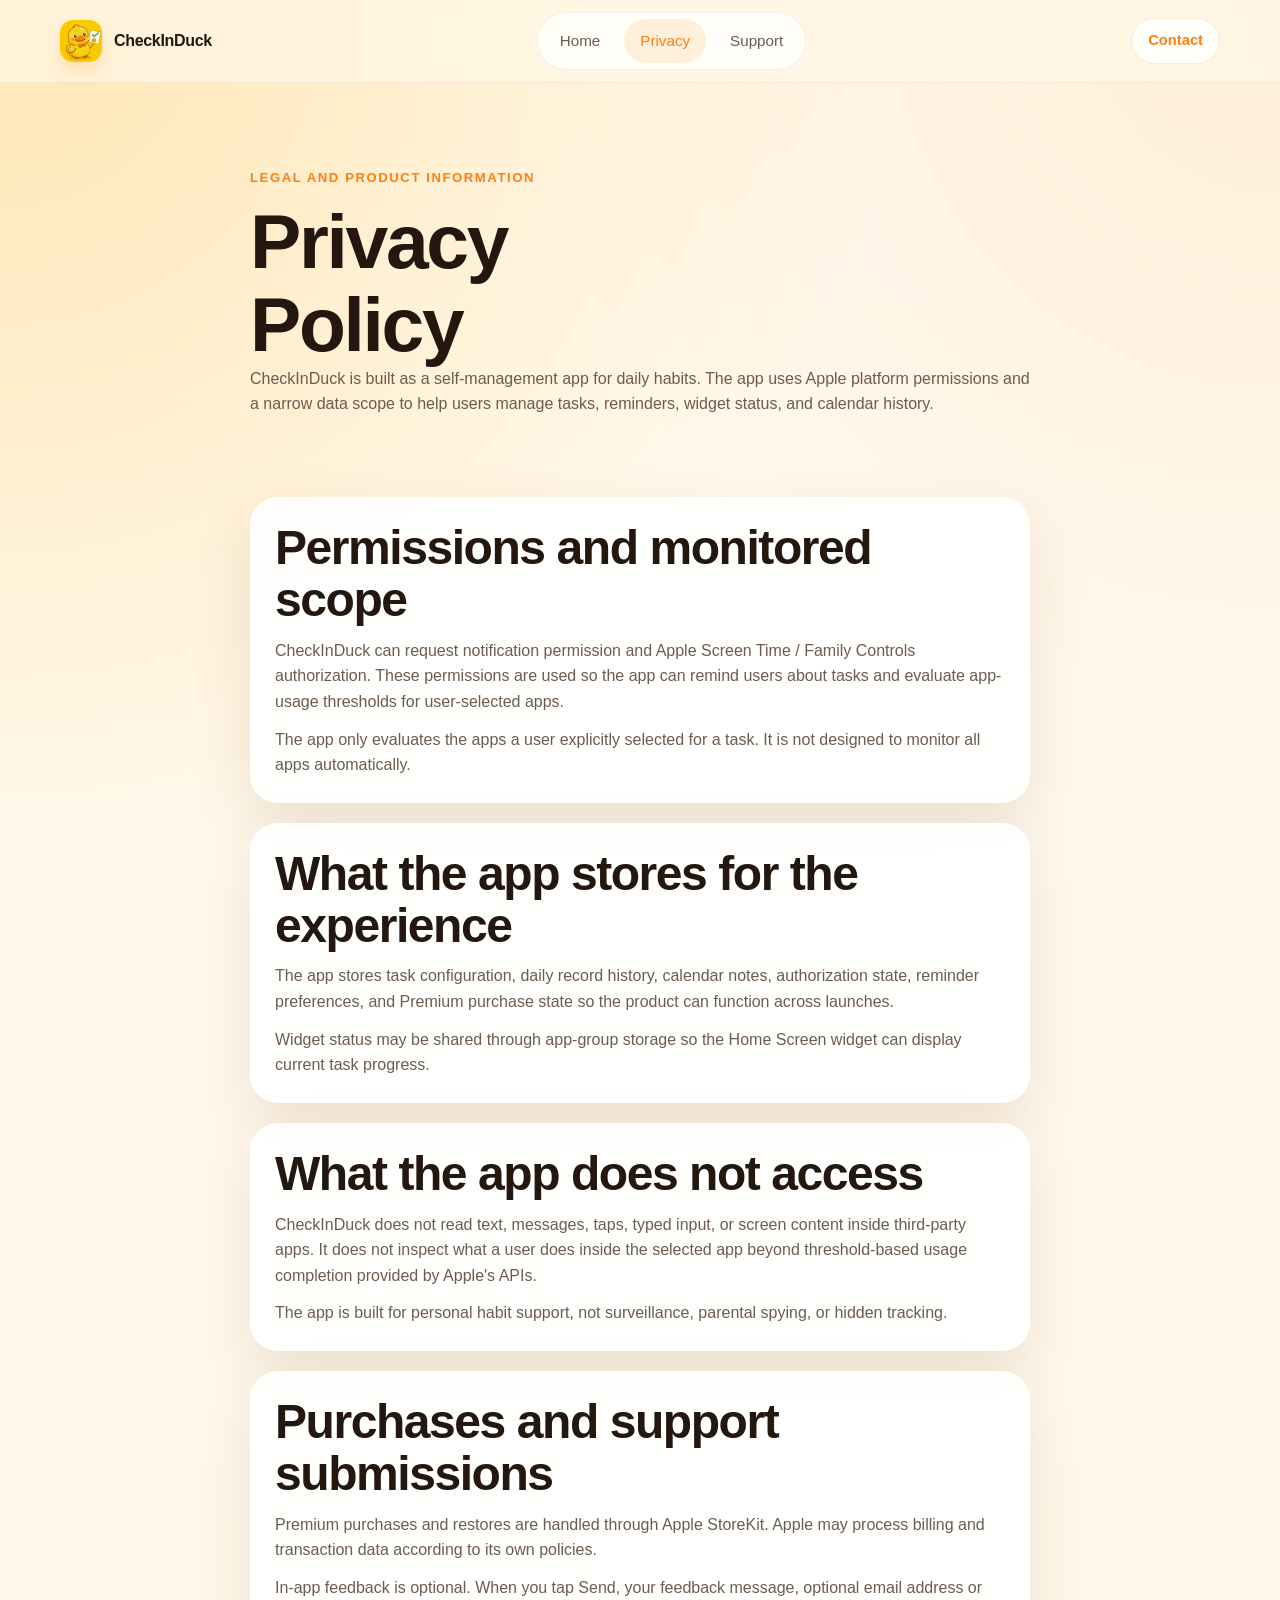
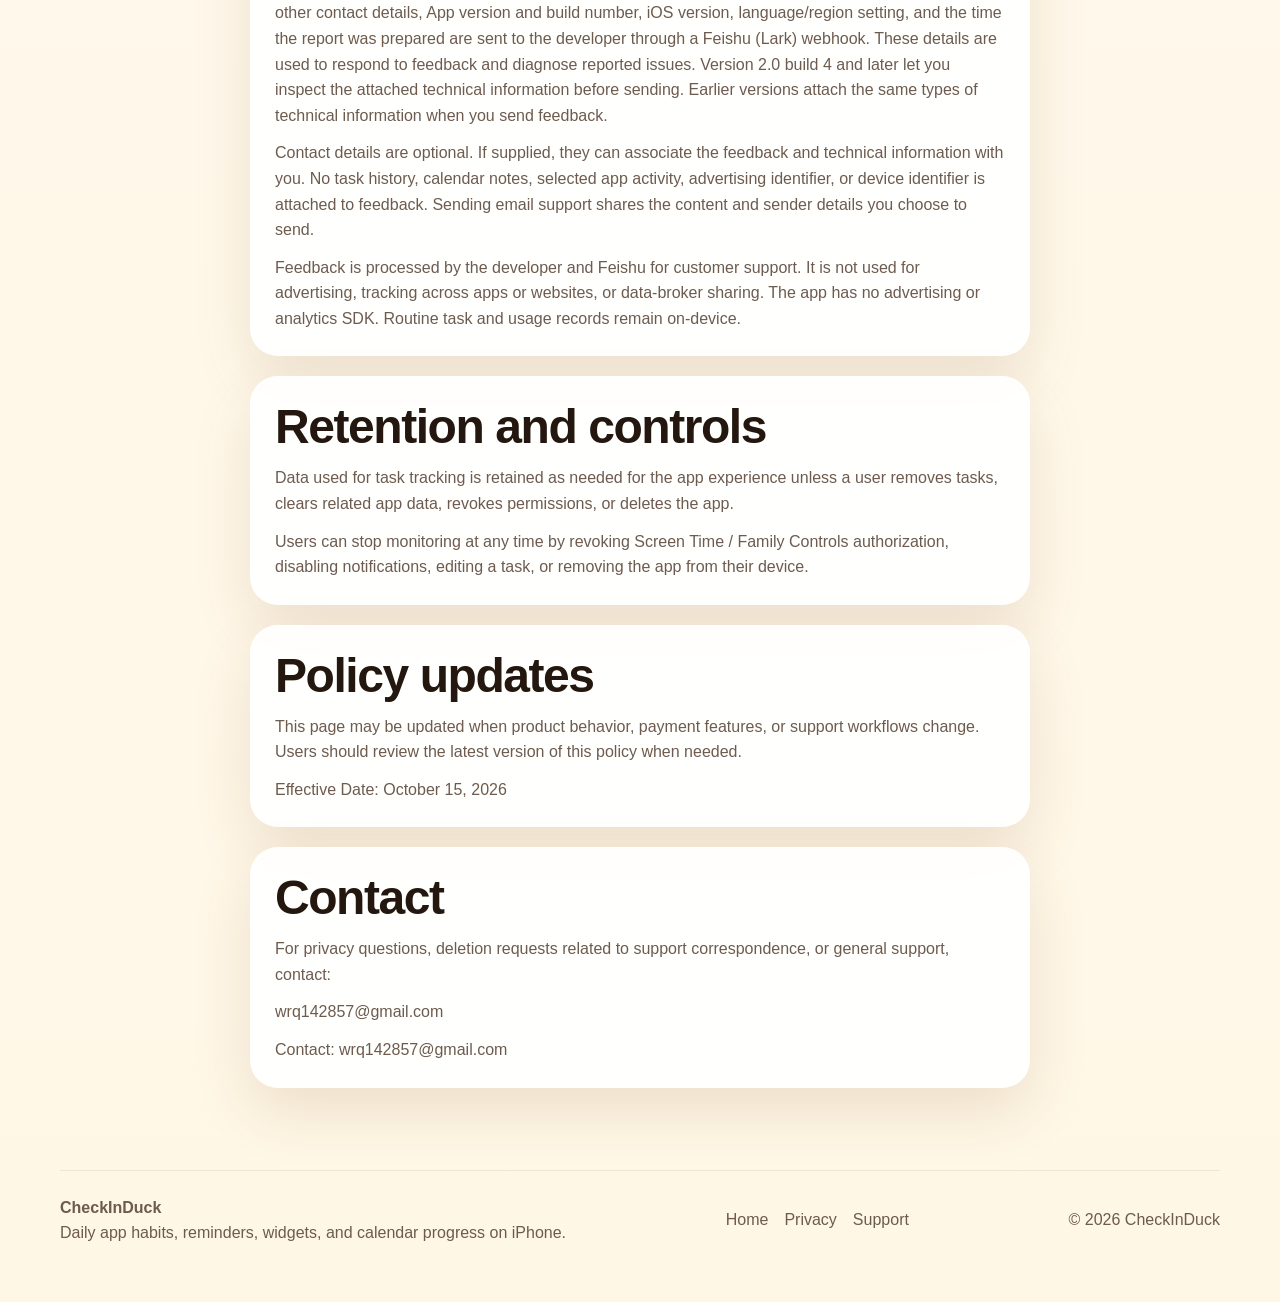
==== commit fd2f429a: "Clarify optional feedback data and processing" ====
--- a/privacy.html
+++ b/privacy.html
@@ -60,7 +60,7 @@
             <h2>What the app stores for the experience</h2>
             <p>
               The app stores task configuration, daily record history, calendar
-              notes, authorization state, reminder preferences, and subscription
+              notes, authorization state, reminder preferences, and Premium purchase
               state so the product can function across launches.
             </p>
             <p>
@@ -91,9 +91,28 @@
               own policies.
             </p>
             <p>
-              If a user submits in-app feedback or sends email support, the
-              submitted message and optional contact details may be received by
-              the developer for support and product follow-up.
+              In-app feedback is optional. When you tap Send, your feedback
+              message, optional email address or other contact details, App
+              version and build number, iOS version, language/region setting,
+              and the time the report was prepared are sent to the developer
+              through a Feishu (Lark) webhook. These details are used to respond
+              to feedback and diagnose reported issues. Version 2.0 build 4 and
+              later let you inspect the attached technical information before
+              sending. Earlier versions attach the same types of technical
+              information when you send feedback.
+            </p>
+            <p>
+              Contact details are optional. If supplied, they can associate the
+              feedback and technical information with you. No task history,
+              calendar notes, selected app activity, advertising identifier, or
+              device identifier is attached to feedback. Sending email support
+              shares the content and sender details you choose to send.
+            </p>
+            <p>
+              Feedback is processed by the developer and Feishu for customer
+              support. It is not used for advertising, tracking across apps or
+              websites, or data-broker sharing. The app has no advertising or
+              analytics SDK. Routine task and usage records remain on-device.
             </p>
           </article>
 
@@ -118,7 +137,7 @@
               or support workflows change. Users should review the latest
               version of this policy when needed.
             </p>
-            <p>Effective Date: March 29, 2026</p>
+            <p>Effective Date: October 15, 2026</p>
           </article>
 
           <article class="card legal-card">
